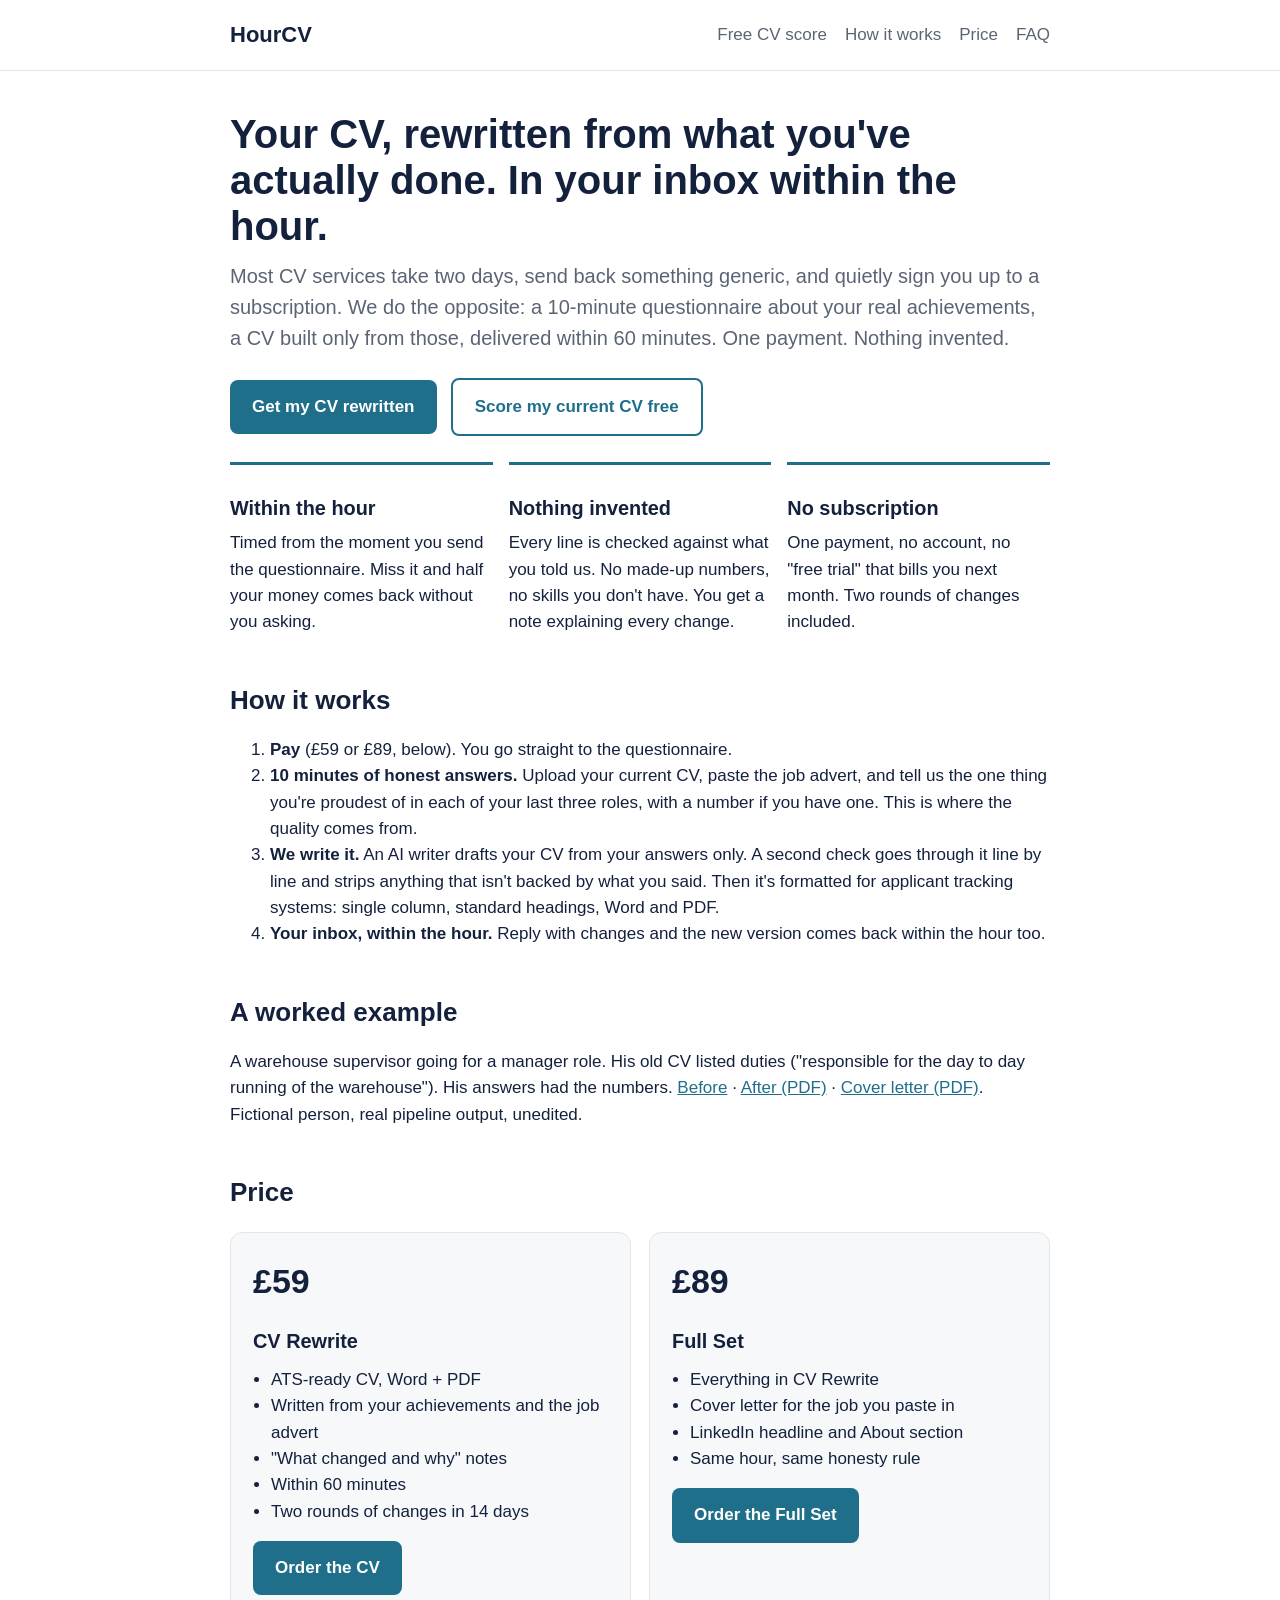
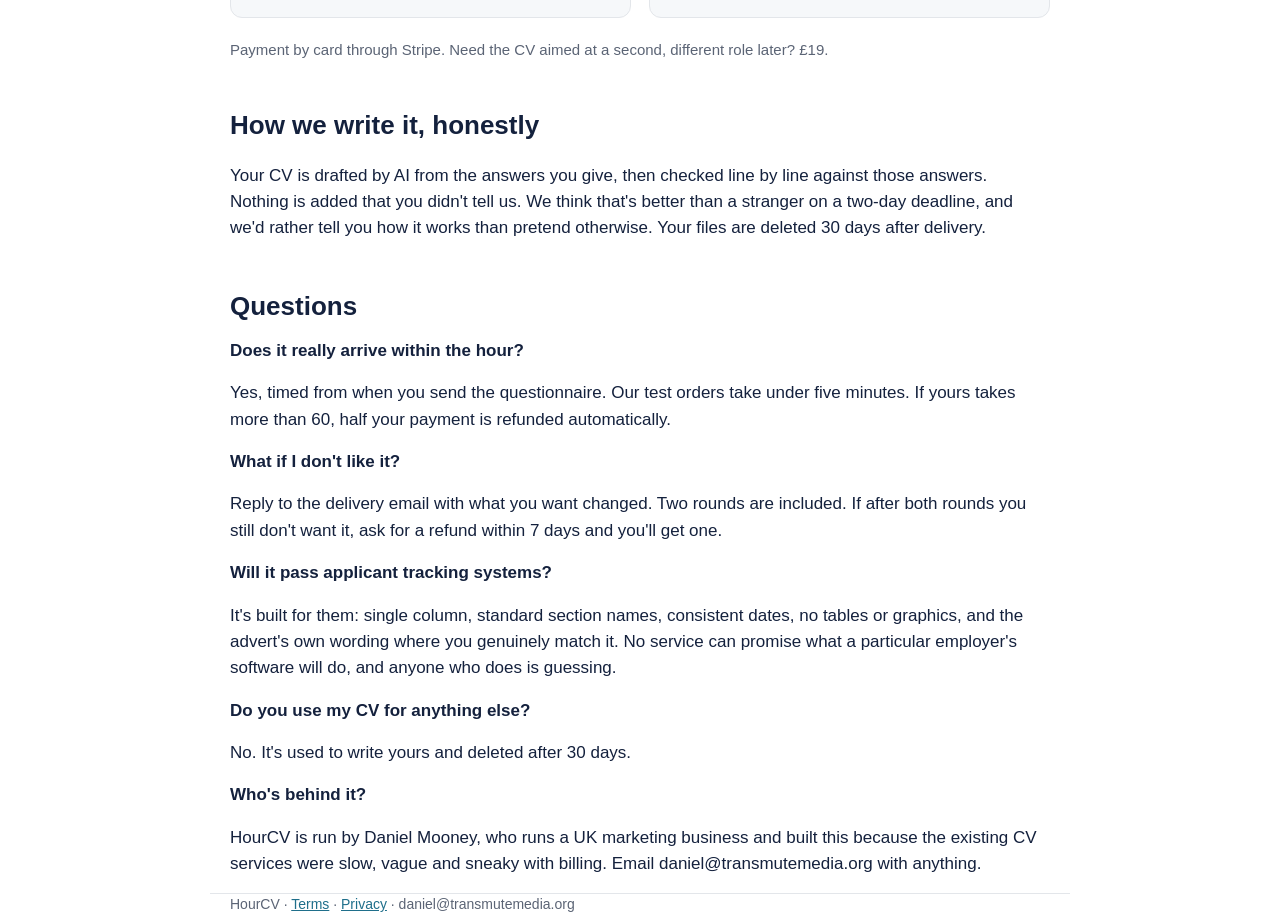
==== index.html @ fea0862e "HourCV site" ====
<!doctype html><html lang="en-GB"><head><meta charset="utf-8"><meta name="viewport" content="width=device-width,initial-scale=1">
<title>HourCV: your CV rewritten from your own achievements, within the hour</title>
<meta name="description" content="UK CV rewriting service. Answer a 10-minute questionnaire, get an ATS-ready CV (plus cover letter and LinkedIn) emailed within the hour. One payment, no subscription, nothing invented.">
<link rel="stylesheet" href="style.css"></head><body>
<header><div class="wrap"><a class="logo" href="./">HourCV</a><nav><a href="cv-score.html">Free CV score</a><a href="#how">How it works</a><a href="#price">Price</a><a href="#faq">FAQ</a></nav></div></header>
<main class="wrap">
<h1>Your CV, rewritten from what you've actually done. In your inbox within the hour.</h1>
<p class="lead">Most CV services take two days, send back something generic, and quietly sign you up to a subscription. We do the opposite: a 10-minute questionnaire about your real achievements, a CV built only from those, delivered within 60 minutes. One payment. Nothing invented.</p>
<p><a class="btn" href="#price">Get my CV rewritten</a> &nbsp; <a class="btn alt" href="cv-score.html">Score my current CV free</a></p>
<div class="strip">
<div><h3>Within the hour</h3>Timed from the moment you send the questionnaire. Miss it and half your money comes back without you asking.</div>
<div><h3>Nothing invented</h3>Every line is checked against what you told us. No made-up numbers, no skills you don't have. You get a note explaining every change.</div>
<div><h3>No subscription</h3>One payment, no account, no "free trial" that bills you next month. Two rounds of changes included.</div>
</div>
<h2 id="how">How it works</h2>
<ol>
<li><b>Pay</b> (£59 or £89, below). You go straight to the questionnaire.</li>
<li><b>10 minutes of honest answers.</b> Upload your current CV, paste the job advert, and tell us the one thing you're proudest of in each of your last three roles, with a number if you have one. This is where the quality comes from.</li>
<li><b>We write it.</b> An AI writer drafts your CV from your answers only. A second check goes through it line by line and strips anything that isn't backed by what you said. Then it's formatted for applicant tracking systems: single column, standard headings, Word and PDF.</li>
<li><b>Your inbox, within the hour.</b> Reply with changes and the new version comes back within the hour too.</li>
</ol>
<h2>A worked example</h2>
<p>A warehouse supervisor going for a manager role. His old CV listed duties ("responsible for the day to day running of the warehouse"). His answers had the numbers. <a href="samples/example-cv-before.txt">Before</a> · <a href="samples/example-cv-after.pdf">After (PDF)</a> · <a href="samples/example-cover-letter.pdf">Cover letter (PDF)</a>. Fictional person, real pipeline output, unedited.</p>
<h2 id="price">Price</h2>
<div class="tiers">
<div class="tier"><div class="price">£59</div><h3>CV Rewrite</h3><ul><li>ATS-ready CV, Word + PDF</li><li>Written from your achievements and the job advert</li><li>"What changed and why" notes</li><li>Within 60 minutes</li><li>Two rounds of changes in 14 days</li></ul><a class="btn" href="https://buy.stripe.com/6oU5kD3nA0Ib4us27O4Rq0A">Order the CV</a></div>
<div class="tier"><div class="price">£89</div><h3>Full Set</h3><ul><li>Everything in CV Rewrite</li><li>Cover letter for the job you paste in</li><li>LinkedIn headline and About section</li><li>Same hour, same honesty rule</li></ul><a class="btn" href="https://buy.stripe.com/3cI4gzaQ24Yr2mkcMs4Rq0B">Order the Full Set</a></div>
</div>
<p class="quiet">Payment by card through Stripe. Need the CV aimed at a second, different role later? £19.</p>
<h2>How we write it, honestly</h2>
<p>Your CV is drafted by AI from the answers you give, then checked line by line against those answers. Nothing is added that you didn't tell us. We think that's better than a stranger on a two-day deadline, and we'd rather tell you how it works than pretend otherwise. Your files are deleted 30 days after delivery.</p>
<h2 id="faq">Questions</h2><div class="faq">
<p><b>Does it really arrive within the hour?</b></p><p>Yes, timed from when you send the questionnaire. Our test orders take under five minutes. If yours takes more than 60, half your payment is refunded automatically.</p>
<p><b>What if I don't like it?</b></p><p>Reply to the delivery email with what you want changed. Two rounds are included. If after both rounds you still don't want it, ask for a refund within 7 days and you'll get one.</p>
<p><b>Will it pass applicant tracking systems?</b></p><p>It's built for them: single column, standard section names, consistent dates, no tables or graphics, and the advert's own wording where you genuinely match it. No service can promise what a particular employer's software will do, and anyone who does is guessing.</p>
<p><b>Do you use my CV for anything else?</b></p><p>No. It's used to write yours and deleted after 30 days.</p>
<p><b>Who's behind it?</b></p><p>HourCV is run by Daniel Mooney, who runs a UK marketing business and built this because the existing CV services were slow, vague and sneaky with billing. Email daniel@transmutemedia.org with anything.</p>
</div>
</main>
<footer class="wrap">HourCV · <a href="terms.html">Terms</a> · <a href="privacy.html">Privacy</a> · daniel@transmutemedia.org</footer>
</body></html>
---- style.css ----
:root{--ink:#14213d;--muted:#5b6475;--line:#e3e6ea;--accent:#1f6f8b;--bg:#fff;--soft:#f6f8fa}
*{box-sizing:border-box}body{margin:0;font:17px/1.55 -apple-system,BlinkMacSystemFont,"Segoe UI",Roboto,Helvetica,Arial,sans-serif;color:var(--ink);background:var(--bg)}
a{color:var(--accent)}.wrap{max-width:860px;margin:0 auto;padding:0 20px}
header{padding:18px 0;border-bottom:1px solid var(--line)}header .wrap{display:flex;justify-content:space-between;align-items:center}
.logo{font-weight:800;font-size:22px;color:var(--ink);text-decoration:none}nav a{margin-left:18px;text-decoration:none;color:var(--muted)}
h1{font-size:40px;line-height:1.15;margin:40px 0 12px}h2{font-size:26px;margin:44px 0 12px}h3{margin:18px 0 6px}
.lead{font-size:20px;color:var(--muted);margin:0 0 24px}
.btn{display:inline-block;background:var(--accent);color:#fff;padding:14px 22px;border-radius:8px;text-decoration:none;font-weight:700}
.btn.alt{background:#fff;color:var(--accent);border:2px solid var(--accent)}
.tiers{display:grid;grid-template-columns:1fr 1fr;gap:18px;margin:20px 0}.tier{border:1px solid var(--line);border-radius:12px;padding:22px;background:var(--soft)}
.tier .price{font-size:34px;font-weight:800}.tier ul{padding-left:18px;margin:10px 0 16px}
.strip{display:grid;grid-template-columns:repeat(3,1fr);gap:16px;margin:26px 0}.strip div{border-top:3px solid var(--accent);padding-top:10px}
.quiet{color:var(--muted);font-size:15px}.faq p{margin:4px 0 16px}
pre{white-space:pre-wrap;background:var(--soft);padding:16px;border-radius:8px;font-size:14px}
footer{margin:60px 0 30px;padding-top:20px;border-top:1px solid var(--line);color:var(--muted);font-size:14px}
@media(max-width:640px){h1{font-size:30px}.tiers,.strip{grid-template-columns:1fr}}
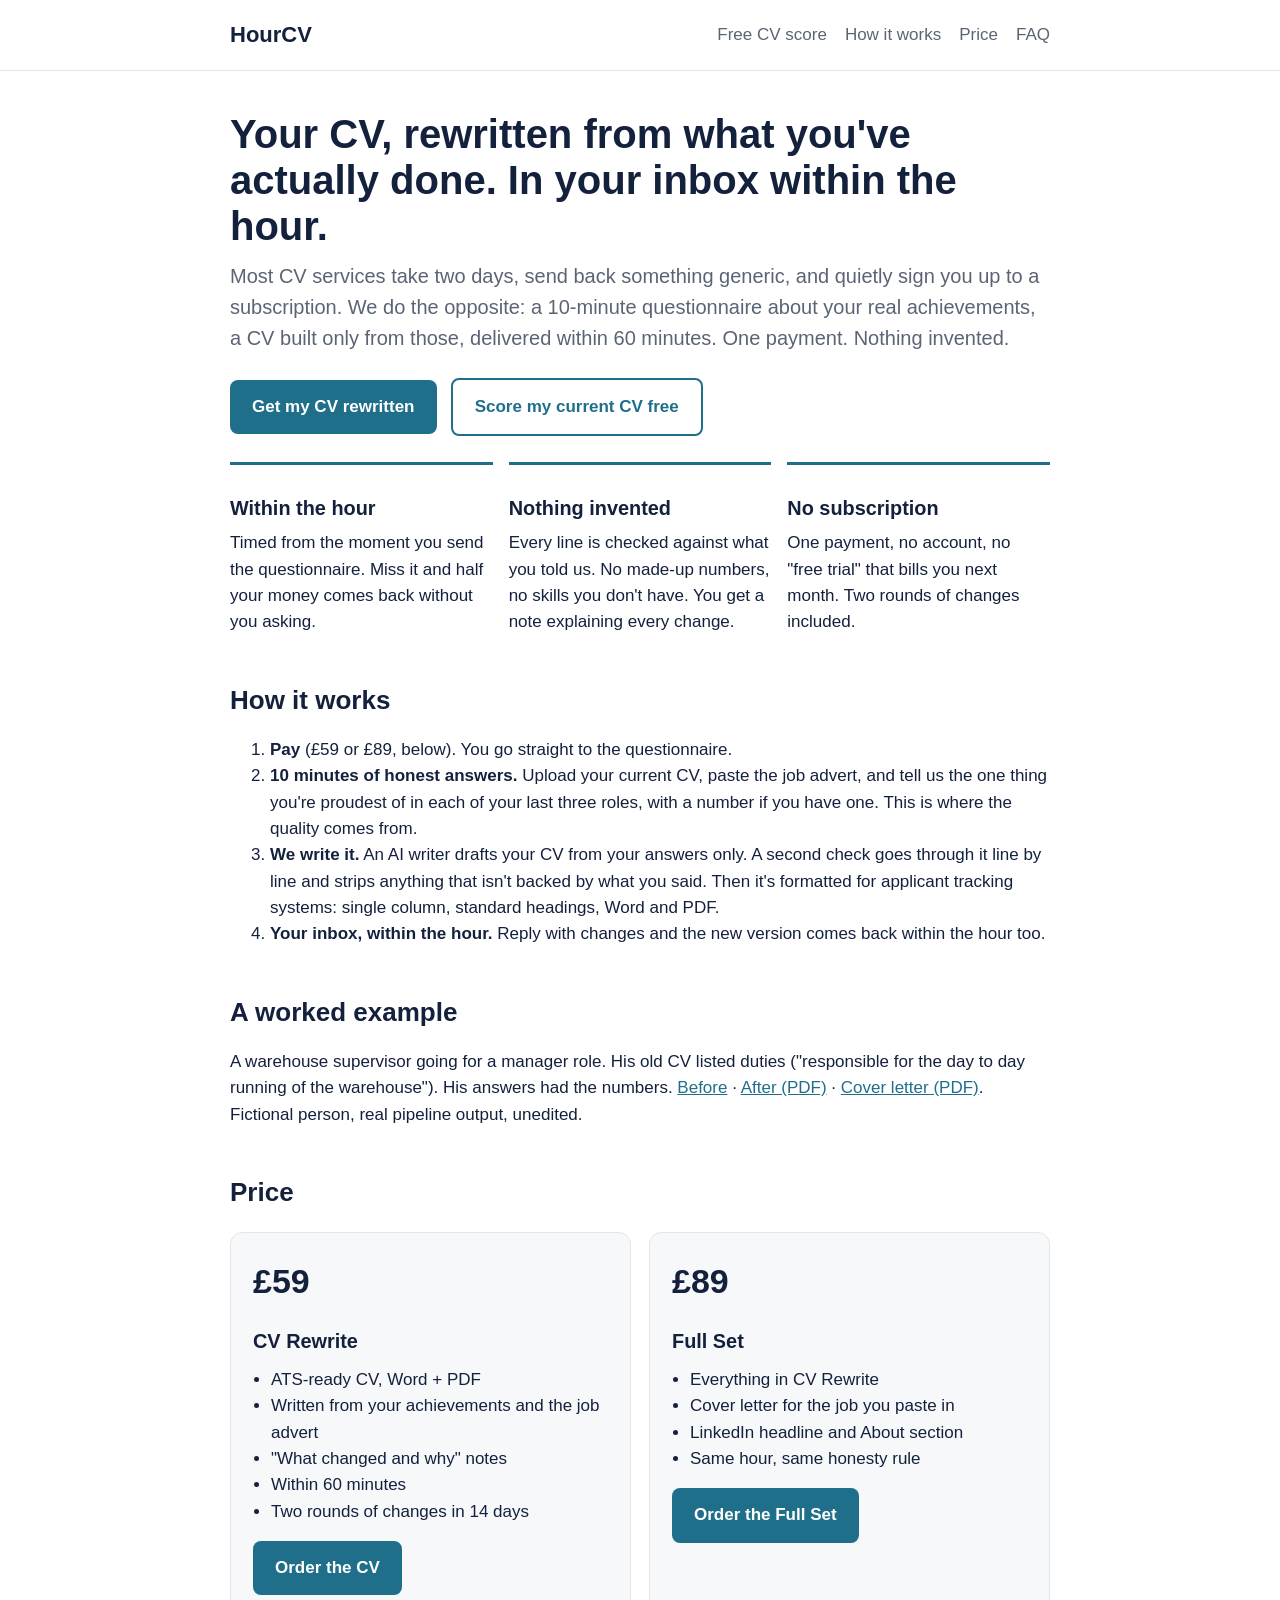
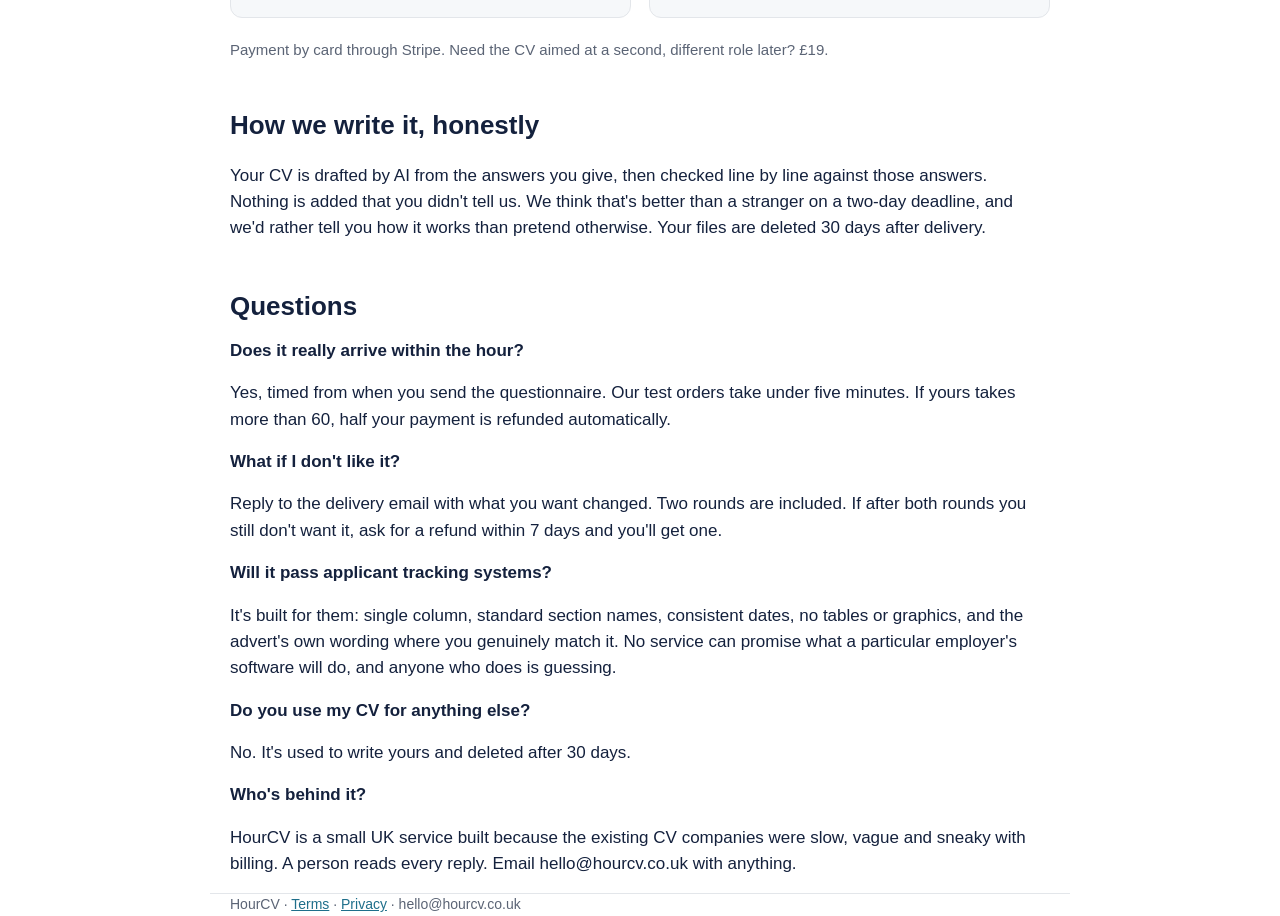
==== commit 022e2cce: "Site: remove personal name and Transmute references; placeholder HourCV contact address" ====
--- a/index.html
+++ b/index.html
@@ -34,8 +34,8 @@
 <p><b>What if I don't like it?</b></p><p>Reply to the delivery email with what you want changed. Two rounds are included. If after both rounds you still don't want it, ask for a refund within 7 days and you'll get one.</p>
 <p><b>Will it pass applicant tracking systems?</b></p><p>It's built for them: single column, standard section names, consistent dates, no tables or graphics, and the advert's own wording where you genuinely match it. No service can promise what a particular employer's software will do, and anyone who does is guessing.</p>
 <p><b>Do you use my CV for anything else?</b></p><p>No. It's used to write yours and deleted after 30 days.</p>
-<p><b>Who's behind it?</b></p><p>HourCV is run by Daniel Mooney, who runs a UK marketing business and built this because the existing CV services were slow, vague and sneaky with billing. Email daniel@transmutemedia.org with anything.</p>
+<p><b>Who's behind it?</b></p><p>HourCV is a small UK service built because the existing CV companies were slow, vague and sneaky with billing. A person reads every reply. Email hello@hourcv.co.uk with anything.</p>
 </div>
 </main>
-<footer class="wrap">HourCV · <a href="terms.html">Terms</a> · <a href="privacy.html">Privacy</a> · daniel@transmutemedia.org</footer>
+<footer class="wrap">HourCV · <a href="terms.html">Terms</a> · <a href="privacy.html">Privacy</a> · hello@hourcv.co.uk</footer>
 </body></html>
